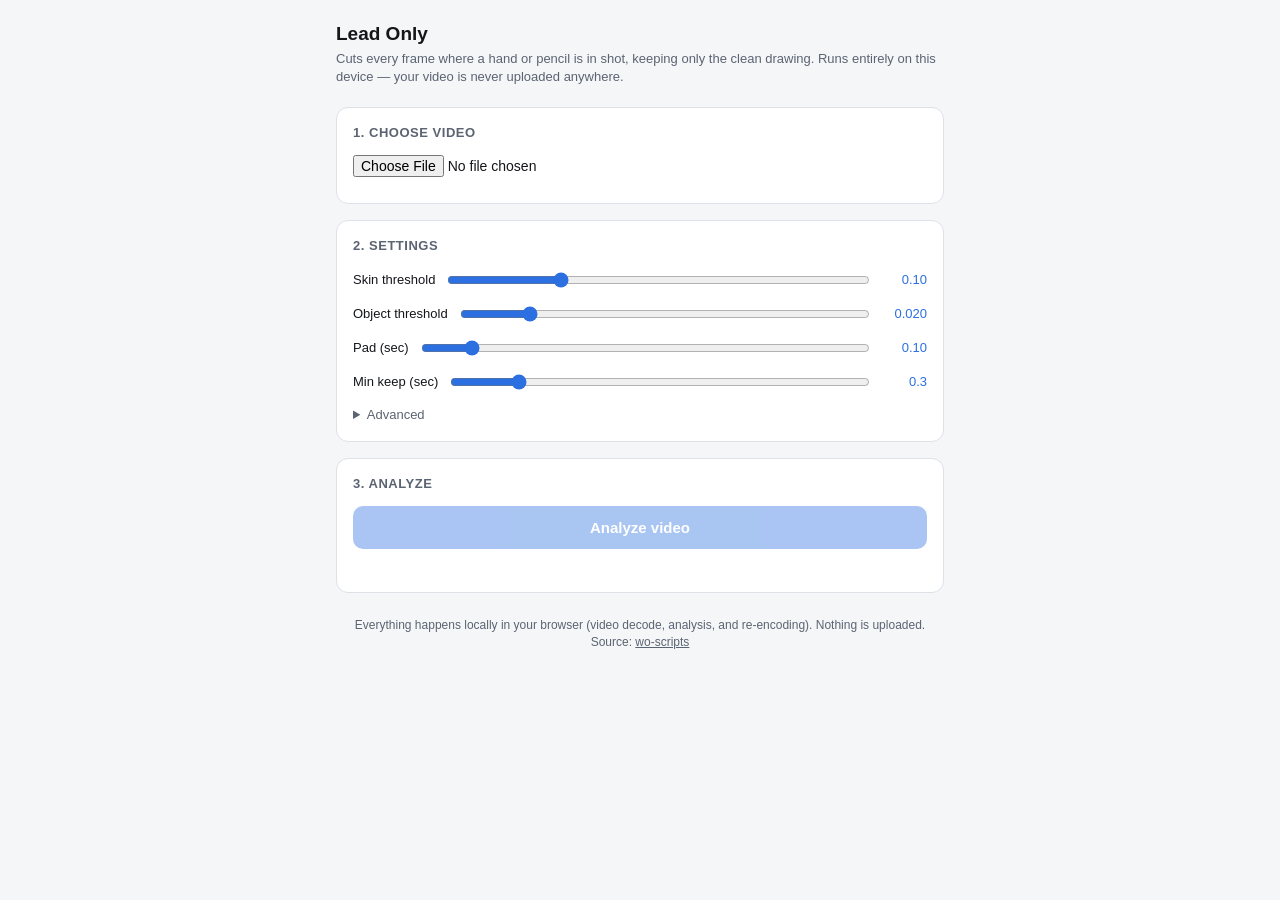
==== docs/index.html @ 10f9f7db "Add browser-based UI for removing hand/pencil frames Static page (docs/index.html) that reimplements" ====
<!doctype html>
<html lang="en">
<head>
<meta charset="utf-8">
<meta name="viewport" content="width=device-width, initial-scale=1, viewport-fit=cover">
<title>Lead Only — remove pencil/hand frames</title>
<style>
  :root {
    color-scheme: light dark;
    --bg: #0f1115;
    --panel: #171a21;
    --border: #2a2f3a;
    --text: #e8eaed;
    --muted: #9aa3b2;
    --accent: #5b9df9;
    --accent-strong: #3f7fe0;
    --good: #3ecf8e;
    --bad: #e25c5c;
    --radius: 12px;
  }
  @media (prefers-color-scheme: light) {
    :root {
      --bg: #f5f6f8;
      --panel: #ffffff;
      --border: #dde1e8;
      --text: #14161a;
      --muted: #5b6472;
      --accent: #2b6fe0;
      --accent-strong: #1f57b3;
      --good: #1f9d64;
      --bad: #c73b3b;
    }
  }
  * { box-sizing: border-box; }
  body {
    margin: 0;
    padding: 16px 16px 48px;
    background: var(--bg);
    color: var(--text);
    font: 15px/1.45 -apple-system, BlinkMacSystemFont, "Segoe UI", Roboto, Helvetica, Arial, sans-serif;
    max-width: 640px;
    margin-inline: auto;
  }
  h1 { font-size: 19px; margin: 4px 0 2px; }
  .sub { color: var(--muted); font-size: 13px; margin-bottom: 20px; }
  .card {
    background: var(--panel);
    border: 1px solid var(--border);
    border-radius: var(--radius);
    padding: 16px;
    margin-bottom: 16px;
  }
  .card h2 { font-size: 13px; text-transform: uppercase; letter-spacing: .04em; color: var(--muted); margin: 0 0 12px; }
  input[type=file] {
    width: 100%;
    font-size: 14px;
    color: var(--text);
  }
  .filemeta { margin-top: 10px; font-size: 13px; color: var(--muted); }
  .row { display: flex; align-items: center; justify-content: space-between; gap: 10px; margin: 14px 0; }
  .row label { font-size: 13px; flex: 0 0 auto; }
  .row .val { font-variant-numeric: tabular-nums; color: var(--accent); font-size: 13px; min-width: 3.5em; text-align: right; }
  input[type=range] {
    flex: 1 1 auto;
    accent-color: var(--accent);
  }
  details summary { cursor: pointer; font-size: 13px; color: var(--muted); }
  button {
    appearance: none;
    border: none;
    border-radius: 10px;
    padding: 13px 18px;
    font-size: 15px;
    font-weight: 600;
    width: 100%;
    cursor: pointer;
    background: var(--accent);
    color: white;
    transition: background .15s;
  }
  button:active { background: var(--accent-strong); }
  button:disabled { opacity: .4; cursor: not-allowed; }
  button.secondary { background: transparent; border: 1px solid var(--border); color: var(--text); }
  .btnrow { display: flex; gap: 10px; }
  .btnrow > button { flex: 1; }
  .status { font-size: 13px; color: var(--muted); margin-top: 10px; min-height: 1.3em; white-space: pre-wrap; }
  progress {
    width: 100%;
    height: 8px;
    accent-color: var(--accent);
    margin-top: 8px;
    border-radius: 6px;
    overflow: hidden;
  }
  canvas#timeline {
    width: 100%;
    height: 44px;
    border-radius: 6px;
    background: var(--border);
    display: block;
    margin-top: 10px;
  }
  .legend { display: flex; gap: 16px; margin-top: 6px; font-size: 12px; color: var(--muted); }
  .legend span { display: inline-flex; align-items: center; gap: 5px; }
  .swatch { width: 10px; height: 10px; border-radius: 3px; display: inline-block; }
  .preview {
    width: 100%;
    border-radius: 8px;
    background: #000;
    display: none;
    margin-top: 10px;
  }
  .stat-grid { display: grid; grid-template-columns: 1fr 1fr; gap: 10px; margin-top: 12px; }
  .stat { background: var(--bg); border: 1px solid var(--border); border-radius: 8px; padding: 10px 12px; }
  .stat .n { font-size: 20px; font-weight: 700; }
  .stat .l { font-size: 11px; color: var(--muted); text-transform: uppercase; letter-spacing: .03em; }
  a.download {
    display: block;
    text-align: center;
    text-decoration: none;
    background: var(--good);
    color: #06231a;
    font-weight: 700;
    padding: 14px;
    border-radius: 10px;
    margin-top: 10px;
  }
  .warn {
    background: color-mix(in srgb, var(--bad) 12%, transparent);
    border: 1px solid color-mix(in srgb, var(--bad) 40%, transparent);
    border-radius: 8px;
    padding: 10px 12px;
    font-size: 12.5px;
    color: var(--text);
    margin-top: 10px;
  }
  footer { text-align: center; font-size: 12px; color: var(--muted); margin-top: 24px; }
  footer a { color: var(--muted); }
</style>
</head>
<body>

<h1>Lead Only</h1>
<div class="sub">Cuts every frame where a hand or pencil is in shot, keeping only the clean drawing. Runs entirely on this device — your video is never uploaded anywhere.</div>

<div class="card">
  <h2>1. Choose video</h2>
  <input type="file" id="fileInput" accept="video/*">
  <div class="filemeta" id="fileMeta"></div>
</div>

<div class="card">
  <h2>2. Settings</h2>
  <div class="row">
    <label for="skinThresh">Skin threshold</label>
    <input type="range" id="skinThresh" min="0.03" max="0.30" step="0.01" value="0.10">
    <span class="val" id="skinThreshVal">0.10</span>
  </div>
  <div class="row">
    <label for="diffThresh">Object threshold</label>
    <input type="range" id="diffThresh" min="0.005" max="0.10" step="0.005" value="0.020">
    <span class="val" id="diffThreshVal">0.020</span>
  </div>
  <div class="row">
    <label for="padSeconds">Pad (sec)</label>
    <input type="range" id="padSeconds" min="0" max="1" step="0.05" value="0.1">
    <span class="val" id="padSecondsVal">0.10</span>
  </div>
  <div class="row">
    <label for="minKeep">Min keep (sec)</label>
    <input type="range" id="minKeep" min="0" max="2" step="0.1" value="0.3">
    <span class="val" id="minKeepVal">0.3</span>
  </div>
  <details>
    <summary>Advanced</summary>
    <div class="row">
      <label for="speed">Analysis speed</label>
      <input type="range" id="speed" min="1" max="8" step="1" value="4">
      <span class="val" id="speedVal">4x</span>
    </div>
    <div class="row">
      <label for="staleSeconds">Max stale (sec)</label>
      <input type="range" id="staleSeconds" min="1" max="20" step="1" value="6">
      <span class="val" id="staleSecondsVal">6</span>
    </div>
  </details>
</div>

<div class="card">
  <h2>3. Analyze</h2>
  <button id="analyzeBtn" disabled>Analyze video</button>
  <progress id="analyzeProgress" value="0" max="1" style="display:none"></progress>
  <div class="status" id="analyzeStatus"></div>
  <canvas id="timeline" width="600" height="44" style="display:none"></canvas>
  <div class="legend" id="legend" style="display:none">
    <span><i class="swatch" style="background:var(--good)"></i>clean (kept)</span>
    <span><i class="swatch" style="background:var(--bad)"></i>hand/pencil (cut)</span>
  </div>
  <div class="stat-grid" id="stats" style="display:none">
    <div class="stat"><div class="n" id="statSegments">0</div><div class="l">clean clips</div></div>
    <div class="stat"><div class="n" id="statKept">0s</div><div class="l">kept of total</div></div>
  </div>
</div>

<div class="card" id="renderCard" style="display:none">
  <h2>4. Export</h2>
  <button id="renderBtn">Render &amp; download</button>
  <progress id="renderProgress" value="0" max="1" style="display:none"></progress>
  <div class="status" id="renderStatus"></div>
  <video id="preview" class="preview" controls playsinline></video>
  <a id="downloadLink" class="download" style="display:none" download>Download video</a>
</div>

<div class="warn" id="compatWarn" style="display:none"></div>

<footer>
  Everything happens locally in your browser (video decode, analysis, and re-encoding). Nothing is uploaded. Source: <a href="https://github.com/squeebmike/wo-scripts">wo-scripts</a>
</footer>

<script>
(() => {
  const $ = id => document.getElementById(id);
  const fileInput = $('fileInput');
  const fileMeta = $('fileMeta');
  const analyzeBtn = $('analyzeBtn');
  const analyzeProgress = $('analyzeProgress');
  const analyzeStatus = $('analyzeStatus');
  const timeline = $('timeline');
  const legend = $('legend');
  const stats = $('stats');
  const statSegments = $('statSegments');
  const statKept = $('statKept');
  const renderCard = $('renderCard');
  const renderBtn = $('renderBtn');
  const renderProgress = $('renderProgress');
  const renderStatus = $('renderStatus');
  const preview = $('preview');
  const downloadLink = $('downloadLink');
  const compatWarn = $('compatWarn');

  const sliders = {
    skinThresh: $('skinThresh'),
    diffThresh: $('diffThresh'),
    padSeconds: $('padSeconds'),
    minKeep: $('minKeep'),
    speed: $('speed'),
    staleSeconds: $('staleSeconds'),
  };
  const sliderVals = {
    skinThresh: $('skinThreshVal'),
    diffThresh: $('diffThreshVal'),
    padSeconds: $('padSecondsVal'),
    minKeep: $('minKeepVal'),
    speed: $('speedVal'),
    staleSeconds: $('staleSecondsVal'),
  };
  const fmt = { skinThresh: 2, diffThresh: 3, padSeconds: 2, minKeep: 1, speed: 0, staleSeconds: 0 };
  for (const key in sliders) {
    const el = sliders[key];
    const update = () => {
      const suffix = key === 'speed' ? 'x' : '';
      sliderVals[key].textContent = Number(el.value).toFixed(fmt[key]) + suffix;
      try { localStorage.setItem('leadonly_' + key, el.value); } catch (e) {}
    };
    const saved = (() => { try { return localStorage.getItem('leadonly_' + key); } catch (e) { return null; } })();
    if (saved !== null) el.value = saved;
    el.addEventListener('input', update);
    update();
  }

  if (!('requestVideoFrameCallback' in HTMLVideoElement.prototype)) {
    compatWarn.style.display = 'block';
    compatWarn.textContent = 'This browser does not support requestVideoFrameCallback (needed for analysis). Try Chrome on Android.';
  }

  let file = null;
  let segments = null; // [{start, end}] in seconds
  let duration = 0;

  fileInput.addEventListener('change', () => {
    file = fileInput.files[0] || null;
    segments = null;
    renderCard.style.display = 'none';
    timeline.style.display = 'none';
    legend.style.display = 'none';
    stats.style.display = 'none';
    analyzeStatus.textContent = '';
    if (file) {
      const mb = (file.size / 1e6).toFixed(1);
      fileMeta.textContent = `${file.name} — ${mb} MB`;
      analyzeBtn.disabled = false;
    } else {
      fileMeta.textContent = '';
      analyzeBtn.disabled = true;
    }
  });

  function rgbToHsv(r, g, b) {
    r /= 255; g /= 255; b /= 255;
    const max = Math.max(r, g, b), min = Math.min(r, g, b);
    const d = max - min;
    let h = 0;
    if (d !== 0) {
      if (max === r) h = 60 * (((g - b) / d) % 6);
      else if (max === g) h = 60 * ((b - r) / d + 2);
      else h = 60 * ((r - g) / d + 4);
    }
    if (h < 0) h += 360;
    const s = max === 0 ? 0 : d / max;
    const v = max;
    return [h, s, v];
  }

  function isSkin(h, s, v) {
    // mirrors OpenCV HSV ranges (0,30,60)-(25,180,255) and (160,30,60)-(180,180,255),
    // scaled from OpenCV's 0-179 hue to standard 0-360 degrees.
    const sOk = s >= 30 / 255 && s <= 180 / 255;
    const vOk = v >= 60 / 255 && v <= 255 / 255;
    if (!sOk || !vOk) return false;
    return (h >= 0 && h <= 50) || (h >= 320 && h <= 360);
  }

  const ANALYSIS_WIDTH = 128;
  let analysisCanvas, analysisCtx, analysisH;
  function ensureAnalysisCanvas(videoW, videoH) {
    analysisH = Math.max(1, Math.round(ANALYSIS_WIDTH * videoH / videoW));
    analysisCanvas = document.createElement('canvas');
    analysisCanvas.width = ANALYSIS_WIDTH;
    analysisCanvas.height = analysisH;
    analysisCtx = analysisCanvas.getContext('2d', { willReadFrequently: true });
  }

  function analyzeFrame(video) {
    analysisCtx.drawImage(video, 0, 0, ANALYSIS_WIDTH, analysisH);
    const { data } = analysisCtx.getImageData(0, 0, ANALYSIS_WIDTH, analysisH);
    const n = ANALYSIS_WIDTH * analysisH;
    const gray = new Uint8ClampedArray(n);
    let skinCount = 0;
    for (let i = 0, p = 0; i < n; i++, p += 4) {
      const r = data[p], g = data[p + 1], b = data[p + 2];
      gray[i] = (0.299 * r + 0.587 * g + 0.114 * b) | 0;
      const [h, s, v] = rgbToHsv(r, g, b);
      if (isSkin(h, s, v)) skinCount++;
    }
    return { gray, skinRatio: skinCount / n };
  }

  function diffRatio(gray, refGray) {
    const w = ANALYSIS_WIDTH, h = analysisH;
    const mask = new Uint8Array(w * h);
    for (let i = 0; i < mask.length; i++) {
      mask[i] = Math.abs(gray[i] - refGray[i]) > 25 ? 1 : 0;
    }
    // morphological opening (erode then dilate) with a 5x5 window
    const eroded = boxMorph(mask, w, h, 2, Math.min);
    const opened = boxMorph(eroded, w, h, 2, Math.max);
    let count = 0;
    for (let i = 0; i < opened.length; i++) count += opened[i];
    return count / opened.length;
  }

  function boxMorph(mask, w, h, r, reducer) {
    const out = new Uint8Array(w * h);
    for (let y = 0; y < h; y++) {
      const y0 = Math.max(0, y - r), y1 = Math.min(h - 1, y + r);
      for (let x = 0; x < w; x++) {
        const x0 = Math.max(0, x - r), x1 = Math.min(w - 1, x + r);
        let acc = reducer === Math.min ? 1 : 0;
        for (let yy = y0; yy <= y1; yy++) {
          const row = yy * w;
          for (let xx = x0; xx <= x1; xx++) {
            acc = reducer(acc, mask[row + xx]);
          }
        }
        out[y * w + x] = acc;
      }
    }
    return out;
  }

  function seekTo(video, t) {
    return new Promise(resolve => {
      const onSeeked = () => { video.removeEventListener('seeked', onSeeked); resolve(); };
      video.addEventListener('seeked', onSeeked);
      video.currentTime = t;
    });
  }

  async function analyze() {
    analyzeBtn.disabled = true;
    fileInput.disabled = true;
    analyzeProgress.style.display = 'block';
    analyzeProgress.value = 0;
    timeline.style.display = 'block';
    legend.style.display = 'flex';
    const tctx = timeline.getContext('2d');
    tctx.clearRect(0, 0, timeline.width, timeline.height);

    const skinThresh = parseFloat(sliders.skinThresh.value);
    const diffThresh = parseFloat(sliders.diffThresh.value);
    const padSeconds = parseFloat(sliders.padSeconds.value);
    const minKeep = parseFloat(sliders.minKeep.value);
    const staleSeconds = parseFloat(sliders.staleSeconds.value);
    const speed = parseFloat(sliders.speed.value);
    const REF_UPDATE_SECONDS = 0.5;

    const video = document.createElement('video');
    video.src = URL.createObjectURL(file);
    video.muted = true;
    video.playsInline = true;
    await new Promise((resolve, reject) => {
      video.onloadedmetadata = resolve;
      video.onerror = () => reject(new Error('Could not load video'));
    });
    duration = video.duration;
    ensureAnalysisCanvas(video.videoWidth, video.videoHeight);

    const samples = []; // {t, flagged}
    let refGray = null;
    let lastRefTime = -Infinity;
    let staleStart = null;

    let stop = false;
    await new Promise((resolve, reject) => {
      const onFrame = (now, meta) => {
        if (stop) return;
        try {
          const t = meta.mediaTime;
          const { gray, skinRatio } = analyzeFrame(video);
          let dratio = 0;
          let flagged = skinRatio > skinThresh;
          if (refGray) {
            dratio = diffRatio(gray, refGray);
            flagged = flagged || dratio > diffThresh;
          }

          if (flagged) {
            if (staleStart === null) staleStart = t;
            if (skinRatio <= skinThresh && (t - staleStart) > staleSeconds) {
              flagged = false;
              staleStart = null;
            }
          } else {
            staleStart = null;
          }

          if (!flagged && (refGray === null || (t - lastRefTime) >= REF_UPDATE_SECONDS)) {
            refGray = gray;
            lastRefTime = t;
          }

          samples.push({ t, flagged });
          analyzeProgress.value = duration ? t / duration : 0;
          analyzeStatus.textContent = `Scanning… ${t.toFixed(1)}s / ${duration.toFixed(1)}s`;
          drawTimelineLive(tctx, samples, duration);

          if (video.ended || t >= duration - 0.05) { stop = true; resolve(); return; }
          video.requestVideoFrameCallback(onFrame);
        } catch (err) {
          stop = true;
          reject(err);
        }
      };
      video.requestVideoFrameCallback(onFrame);
      video.playbackRate = speed;
      video.play().catch(reject);
      video.onended = () => { stop = true; resolve(); };
    });
    video.pause();

    segments = computeSegments(samples, duration, padSeconds, minKeep);
    drawTimelineFinal(tctx, samples, segments, duration);

    const kept = segments.reduce((a, s) => a + (s.end - s.start), 0);
    statSegments.textContent = segments.length;
    statKept.textContent = `${kept.toFixed(1)}s / ${duration.toFixed(0)}s`;
    stats.style.display = 'grid';
    analyzeProgress.style.display = 'none';
    analyzeStatus.textContent = segments.length
      ? `Done. Found ${segments.length} clean clip(s) totaling ${kept.toFixed(1)}s.`
      : 'Done, but no clean segments found — try loosening the thresholds.';

    // If the browser couldn't keep up with decoding at this speed, frames
    // get dropped unevenly and the result becomes unreliable (in testing,
    // dropped frames skewed results toward "everything looks clean").
    // Warn instead of silently returning a bogus timeline.
    const avgInterval = samples.length > 1 ? duration / samples.length : 0;
    if (avgInterval > 0.3) {
      compatWarn.style.display = 'block';
      compatWarn.textContent = `Only ${samples.length} frames were sampled over ${duration.toFixed(0)}s ` +
        `(~1 every ${avgInterval.toFixed(2)}s) — this device couldn't keep up at ${speed}x and dropped a lot of ` +
        `frames, so short hand/pencil appearances may have been missed. Lower "Analysis speed" and re-run for a ` +
        `trustworthy result.`;
    } else {
      compatWarn.style.display = 'none';
    }

    fileInput.disabled = false;
    analyzeBtn.disabled = false;
    renderCard.style.display = segments.length ? 'block' : 'none';

    URL.revokeObjectURL(video.src);
  }

  function computeSegments(samples, duration, padSeconds, minKeep) {
    if (!samples.length) return [];
    // expand each flagged sample into a [t-pad, t+pad] bad interval, merge overlaps
    const bad = [];
    for (const s of samples) {
      if (!s.flagged) continue;
      const lo = Math.max(0, s.t - padSeconds);
      const hi = Math.min(duration, s.t + padSeconds);
      if (bad.length && lo <= bad[bad.length - 1][1]) {
        bad[bad.length - 1][1] = Math.max(bad[bad.length - 1][1], hi);
      } else {
        bad.push([lo, hi]);
      }
    }
    // clean segments = gaps between bad intervals
    const segs = [];
    let cursor = 0;
    for (const [lo, hi] of bad) {
      if (lo > cursor) segs.push({ start: cursor, end: lo });
      cursor = Math.max(cursor, hi);
    }
    if (cursor < duration) segs.push({ start: cursor, end: duration });
    return segs.filter(s => (s.end - s.start) >= minKeep);
  }

  function drawTimelineLive(ctx, samples, duration) {
    const w = timeline.width, h = timeline.height;
    ctx.clearRect(0, 0, w, h);
    ctx.fillStyle = getComputedStyle(document.documentElement).getPropertyValue('--good');
    ctx.fillRect(0, 0, w, h);
    ctx.fillStyle = getComputedStyle(document.documentElement).getPropertyValue('--bad');
    for (const s of samples) {
      if (!s.flagged) continue;
      const x = duration ? (s.t / duration) * w : 0;
      ctx.fillRect(x, 0, 2, h);
    }
  }

  function drawTimelineFinal(ctx, samples, segments, duration) {
    const w = timeline.width, h = timeline.height;
    ctx.clearRect(0, 0, w, h);
    ctx.fillStyle = getComputedStyle(document.documentElement).getPropertyValue('--bad');
    ctx.fillRect(0, 0, w, h);
    ctx.fillStyle = getComputedStyle(document.documentElement).getPropertyValue('--good');
    for (const s of segments) {
      const x0 = duration ? (s.start / duration) * w : 0;
      const x1 = duration ? (s.end / duration) * w : 0;
      ctx.fillRect(x0, 0, Math.max(1, x1 - x0), h);
    }
  }

  analyzeBtn.addEventListener('click', () => {
    analyze().catch(err => {
      analyzeStatus.textContent = 'Error: ' + err.message;
      analyzeProgress.style.display = 'none';
      fileInput.disabled = false;
      analyzeBtn.disabled = false;
    });
  });

  function pickMimeType() {
    const candidates = [
      'video/mp4;codecs=avc1.42E01E,mp4a.40.2',
      'video/mp4',
      'video/webm;codecs=vp9,opus',
      'video/webm;codecs=vp8,opus',
      'video/webm',
    ];
    for (const c of candidates) {
      if (window.MediaRecorder && MediaRecorder.isTypeSupported(c)) return c;
    }
    return '';
  }

  function waitForTimeOrEnd(video, endTime) {
    return new Promise(resolve => {
      const onUpdate = () => {
        if (video.currentTime >= endTime - 0.02 || video.ended) {
          video.removeEventListener('timeupdate', onUpdate);
          video.removeEventListener('ended', onUpdate);
          resolve();
        }
      };
      video.addEventListener('timeupdate', onUpdate);
      video.addEventListener('ended', onUpdate);
    });
  }

  async function render() {
    renderBtn.disabled = true;
    renderProgress.style.display = 'block';
    renderProgress.value = 0;
    downloadLink.style.display = 'none';
    preview.style.display = 'none';
    renderStatus.textContent = 'Preparing…';

    const video = document.createElement('video');
    video.src = URL.createObjectURL(file);
    video.playsInline = true;
    video.volume = 0;
    await new Promise((resolve, reject) => {
      video.onloadedmetadata = resolve;
      video.onerror = () => reject(new Error('Could not load video'));
    });

    if (!video.captureStream) {
      throw new Error('captureStream() not supported in this browser');
    }
    const mimeType = pickMimeType();
    if (!mimeType) throw new Error('No supported recording format in this browser');

    const stream = video.captureStream();
    const recorder = new MediaRecorder(stream, { mimeType, videoBitsPerSecond: 6_000_000 });
    const chunks = [];
    recorder.ondataavailable = e => { if (e.data.size) chunks.push(e.data); };
    const stopped = new Promise(resolve => { recorder.onstop = resolve; });

    document.body.appendChild(video);
    video.style.position = 'fixed';
    video.style.left = '-9999px';

    recorder.start(1000);
    recorder.pause();

    const totalKept = segments.reduce((a, s) => a + (s.end - s.start), 0);
    let elapsedKept = 0;
    for (const seg of segments) {
      renderStatus.textContent = `Recording ${seg.start.toFixed(1)}s–${seg.end.toFixed(1)}s…`;
      await seekTo(video, seg.start);
      recorder.resume();
      await video.play();
      await waitForTimeOrEnd(video, seg.end);
      video.pause();
      recorder.pause();
      elapsedKept += (seg.end - seg.start);
      renderProgress.value = totalKept ? elapsedKept / totalKept : 1;
    }
    recorder.stop();
    await stopped;

    document.body.removeChild(video);
    URL.revokeObjectURL(video.src);

    const blob = new Blob(chunks, { type: mimeType.split(';')[0] });
    const ext = mimeType.startsWith('video/mp4') ? 'mp4' : 'webm';
    const url = URL.createObjectURL(blob);
    preview.src = url;
    preview.style.display = 'block';
    downloadLink.href = url;
    downloadLink.download = 'lead_only.' + ext;
    downloadLink.style.display = 'block';
    downloadLink.textContent = `Download (${(blob.size / 1e6).toFixed(1)} MB)`;

    renderProgress.style.display = 'none';
    renderStatus.textContent = 'Done.';
    renderBtn.disabled = false;
  }

  renderBtn.addEventListener('click', () => {
    render().catch(err => {
      renderStatus.textContent = 'Error: ' + err.message;
      renderProgress.style.display = 'none';
      renderBtn.disabled = false;
    });
  });
})();
</script>
</body>
</html>
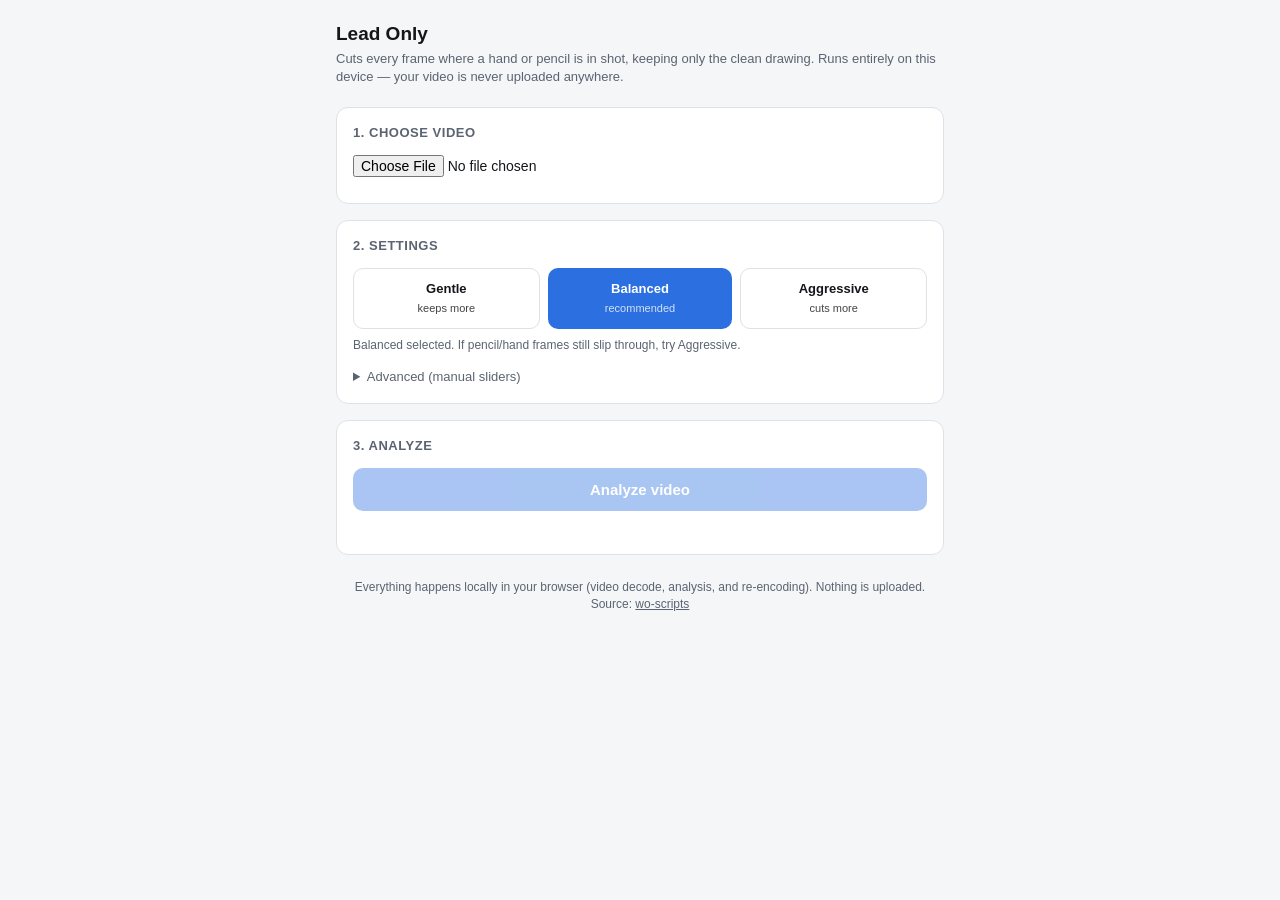
==== commit cb4b1455: "Improve accuracy and usability of the browser UI - Add Gentle/Balanced/Aggressive presets so the set" ====
--- a/docs/index.html
+++ b/docs/index.html
@@ -83,6 +83,17 @@
   button.secondary { background: transparent; border: 1px solid var(--border); color: var(--text); }
   .btnrow { display: flex; gap: 10px; }
   .btnrow > button { flex: 1; }
+  .presetRow { display: flex; gap: 8px; }
+  .presetRow button.preset {
+    flex: 1;
+    padding: 10px 6px;
+    font-size: 13px;
+    line-height: 1.5;
+  }
+  .presetRow button.preset small { font-weight: 400; opacity: .8; font-size: 11px; }
+  .presetRow button.preset.active { background: var(--accent); color: white; border-color: var(--accent); }
+  .presetHint { font-size: 12px; color: var(--muted); margin-top: 8px; }
+  details { margin-top: 14px; }
   .status { font-size: 13px; color: var(--muted); margin-top: 10px; min-height: 1.3em; white-space: pre-wrap; }
   progress {
     width: 100%;
@@ -151,32 +162,38 @@
 
 <div class="card">
   <h2>2. Settings</h2>
-  <div class="row">
-    <label for="skinThresh">Skin threshold</label>
-    <input type="range" id="skinThresh" min="0.03" max="0.30" step="0.01" value="0.10">
-    <span class="val" id="skinThreshVal">0.10</span>
+  <div class="presetRow" id="presetRow">
+    <button type="button" class="preset secondary" data-preset="gentle">Gentle<br><small>keeps more</small></button>
+    <button type="button" class="preset" data-preset="balanced">Balanced<br><small>recommended</small></button>
+    <button type="button" class="preset secondary" data-preset="aggressive">Aggressive<br><small>cuts more</small></button>
   </div>
-  <div class="row">
-    <label for="diffThresh">Object threshold</label>
-    <input type="range" id="diffThresh" min="0.005" max="0.10" step="0.005" value="0.020">
-    <span class="val" id="diffThreshVal">0.020</span>
-  </div>
-  <div class="row">
-    <label for="padSeconds">Pad (sec)</label>
-    <input type="range" id="padSeconds" min="0" max="1" step="0.05" value="0.1">
-    <span class="val" id="padSecondsVal">0.10</span>
-  </div>
-  <div class="row">
-    <label for="minKeep">Min keep (sec)</label>
-    <input type="range" id="minKeep" min="0" max="2" step="0.1" value="0.3">
-    <span class="val" id="minKeepVal">0.3</span>
-  </div>
+  <div class="presetHint" id="presetHint">Balanced selected. If pencil/hand frames still slip through, try Aggressive.</div>
   <details>
-    <summary>Advanced</summary>
+    <summary>Advanced (manual sliders)</summary>
+    <div class="row">
+      <label for="skinThresh">Skin threshold</label>
+      <input type="range" id="skinThresh" min="0.03" max="0.30" step="0.01" value="0.10">
+      <span class="val" id="skinThreshVal">0.10</span>
+    </div>
+    <div class="row">
+      <label for="diffThresh">Object threshold</label>
+      <input type="range" id="diffThresh" min="0.005" max="0.10" step="0.005" value="0.025">
+      <span class="val" id="diffThreshVal">0.025</span>
+    </div>
+    <div class="row">
+      <label for="padSeconds">Pad (sec)</label>
+      <input type="range" id="padSeconds" min="0" max="1" step="0.05" value="0.1">
+      <span class="val" id="padSecondsVal">0.10</span>
+    </div>
+    <div class="row">
+      <label for="minKeep">Min keep (sec)</label>
+      <input type="range" id="minKeep" min="0" max="2" step="0.1" value="0.3">
+      <span class="val" id="minKeepVal">0.3</span>
+    </div>
     <div class="row">
       <label for="speed">Analysis speed</label>
-      <input type="range" id="speed" min="1" max="8" step="1" value="4">
-      <span class="val" id="speedVal">4x</span>
+      <input type="range" id="speed" min="1" max="8" step="1" value="3">
+      <span class="val" id="speedVal">3x</span>
     </div>
     <div class="row">
       <label for="staleSeconds">Max stale (sec)</label>
@@ -268,6 +285,49 @@
     update();
   }
 
+  const PRESETS = {
+    gentle:     { skinThresh: 0.14, diffThresh: 0.045, padSeconds: 0.05, minKeep: 0.2 },
+    balanced:   { skinThresh: 0.10, diffThresh: 0.025, padSeconds: 0.10, minKeep: 0.3 },
+    aggressive: { skinThresh: 0.07, diffThresh: 0.012, padSeconds: 0.15, minKeep: 0.3 },
+  };
+  const PRESET_HINTS = {
+    gentle: 'Gentle selected. Keeps more footage, but hand/pencil frames are more likely to slip through.',
+    balanced: 'Balanced selected. If pencil/hand frames still slip through, try Aggressive.',
+    aggressive: 'Aggressive selected. Cuts more aggressively — safest against leftover hand/pencil frames, at the cost of trimming some clean footage too.',
+  };
+  const presetButtons = document.querySelectorAll('#presetRow button.preset');
+  const presetHint = $('presetHint');
+
+  function applyPreset(name, { save = true } = {}) {
+    const p = PRESETS[name];
+    if (!p) return;
+    for (const key in p) {
+      sliders[key].value = p[key];
+      sliders[key].dispatchEvent(new Event('input'));
+    }
+    presetButtons.forEach(b => b.classList.toggle('active', b.dataset.preset === name));
+    presetHint.textContent = PRESET_HINTS[name];
+    if (save) { try { localStorage.setItem('leadonly_preset', name); } catch (e) {} }
+  }
+
+  presetButtons.forEach(btn => {
+    btn.addEventListener('click', () => applyPreset(btn.dataset.preset));
+  });
+
+  const presetCoreKeys = ['skinThresh', 'diffThresh', 'padSeconds', 'minKeep'];
+  presetCoreKeys.forEach(key => {
+    sliders[key].addEventListener('input', () => {
+      const matches = Object.entries(PRESETS).find(([, p]) =>
+        presetCoreKeys.every(k => Math.abs(p[k] - parseFloat(sliders[k].value)) < 1e-6)
+      );
+      presetButtons.forEach(b => b.classList.toggle('active', !!matches && b.dataset.preset === matches[0]));
+      if (!matches) presetHint.textContent = 'Custom settings (matches no preset).';
+    });
+  });
+
+  const savedPreset = (() => { try { return localStorage.getItem('leadonly_preset'); } catch (e) { return null; } })();
+  applyPreset(savedPreset && PRESETS[savedPreset] ? savedPreset : 'balanced', { save: false });
+
   if (!('requestVideoFrameCallback' in HTMLVideoElement.prototype)) {
     compatWarn.style.display = 'block';
     compatWarn.textContent = 'This browser does not support requestVideoFrameCallback (needed for analysis). Try Chrome on Android.';
@@ -320,7 +380,7 @@
     return (h >= 0 && h <= 50) || (h >= 320 && h <= 360);
   }
 
-  const ANALYSIS_WIDTH = 128;
+  const ANALYSIS_WIDTH = 192;
   let analysisCanvas, analysisCtx, analysisH;
   function ensureAnalysisCanvas(videoW, videoH) {
     analysisH = Math.max(1, Math.round(ANALYSIS_WIDTH * videoH / videoW));
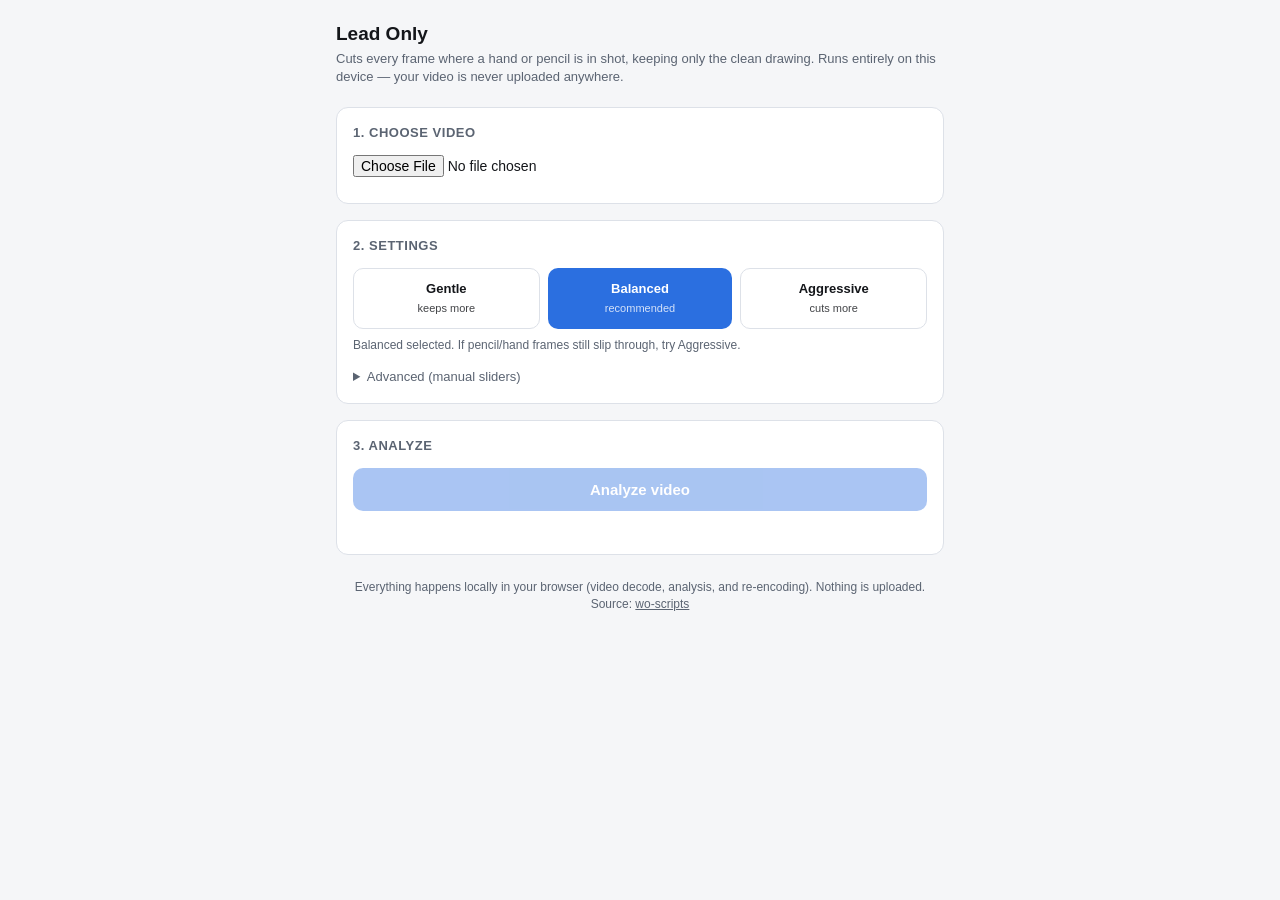
==== commit 0fd95f6a: "Switch detection to frame-to-frame motion instead of a remembered reference Matches the actual filmi" ====
--- a/docs/index.html
+++ b/docs/index.html
@@ -176,17 +176,17 @@
       <span class="val" id="skinThreshVal">0.10</span>
     </div>
     <div class="row">
-      <label for="diffThresh">Object threshold</label>
-      <input type="range" id="diffThresh" min="0.005" max="0.10" step="0.005" value="0.025">
-      <span class="val" id="diffThreshVal">0.025</span>
+      <label for="diffThresh">Motion threshold</label>
+      <input type="range" id="diffThresh" min="0.005" max="0.10" step="0.005" value="0.015">
+      <span class="val" id="diffThreshVal">0.015</span>
     </div>
     <div class="row">
       <label for="padSeconds">Pad (sec)</label>
-      <input type="range" id="padSeconds" min="0" max="1" step="0.05" value="0.1">
-      <span class="val" id="padSecondsVal">0.10</span>
+      <input type="range" id="padSeconds" min="0" max="1" step="0.05" value="0.15">
+      <span class="val" id="padSecondsVal">0.15</span>
     </div>
     <div class="row">
-      <label for="minKeep">Min keep (sec)</label>
+      <label for="minKeep">Min hold (sec)</label>
       <input type="range" id="minKeep" min="0" max="2" step="0.1" value="0.3">
       <span class="val" id="minKeepVal">0.3</span>
     </div>
@@ -194,11 +194,6 @@
       <label for="speed">Analysis speed</label>
       <input type="range" id="speed" min="1" max="8" step="1" value="3">
       <span class="val" id="speedVal">3x</span>
-    </div>
-    <div class="row">
-      <label for="staleSeconds">Max stale (sec)</label>
-      <input type="range" id="staleSeconds" min="1" max="20" step="1" value="6">
-      <span class="val" id="staleSecondsVal">6</span>
     </div>
   </details>
 </div>
@@ -261,7 +256,6 @@
     padSeconds: $('padSeconds'),
     minKeep: $('minKeep'),
     speed: $('speed'),
-    staleSeconds: $('staleSeconds'),
   };
   const sliderVals = {
     skinThresh: $('skinThreshVal'),
@@ -269,9 +263,8 @@
     padSeconds: $('padSecondsVal'),
     minKeep: $('minKeepVal'),
     speed: $('speedVal'),
-    staleSeconds: $('staleSecondsVal'),
   };
-  const fmt = { skinThresh: 2, diffThresh: 3, padSeconds: 2, minKeep: 1, speed: 0, staleSeconds: 0 };
+  const fmt = { skinThresh: 2, diffThresh: 3, padSeconds: 2, minKeep: 1, speed: 0 };
   for (const key in sliders) {
     const el = sliders[key];
     const update = () => {
@@ -286,9 +279,9 @@
   }
 
   const PRESETS = {
-    gentle:     { skinThresh: 0.14, diffThresh: 0.045, padSeconds: 0.05, minKeep: 0.2 },
-    balanced:   { skinThresh: 0.10, diffThresh: 0.025, padSeconds: 0.10, minKeep: 0.3 },
-    aggressive: { skinThresh: 0.07, diffThresh: 0.012, padSeconds: 0.15, minKeep: 0.3 },
+    gentle:     { skinThresh: 0.14, diffThresh: 0.030, padSeconds: 0.10, minKeep: 0.2 },
+    balanced:   { skinThresh: 0.10, diffThresh: 0.015, padSeconds: 0.15, minKeep: 0.3 },
+    aggressive: { skinThresh: 0.07, diffThresh: 0.008, padSeconds: 0.20, minKeep: 0.4 },
   };
   const PRESET_HINTS = {
     gentle: 'Gentle selected. Keeps more footage, but hand/pencil frames are more likely to slip through.',
@@ -457,12 +450,10 @@
     tctx.clearRect(0, 0, timeline.width, timeline.height);
 
     const skinThresh = parseFloat(sliders.skinThresh.value);
-    const diffThresh = parseFloat(sliders.diffThresh.value);
+    const motionThresh = parseFloat(sliders.diffThresh.value);
     const padSeconds = parseFloat(sliders.padSeconds.value);
     const minKeep = parseFloat(sliders.minKeep.value);
-    const staleSeconds = parseFloat(sliders.staleSeconds.value);
     const speed = parseFloat(sliders.speed.value);
-    const REF_UPDATE_SECONDS = 0.5;
 
     const video = document.createElement('video');
     video.src = URL.createObjectURL(file);
@@ -476,9 +467,7 @@
     ensureAnalysisCanvas(video.videoWidth, video.videoHeight);
 
     const samples = []; // {t, flagged}
-    let refGray = null;
-    let lastRefTime = -Infinity;
-    let staleStart = null;
+    let prevGray = null;
 
     let stop = false;
     await new Promise((resolve, reject) => {
@@ -487,27 +476,9 @@
         try {
           const t = meta.mediaTime;
           const { gray, skinRatio } = analyzeFrame(video);
-          let dratio = 0;
-          let flagged = skinRatio > skinThresh;
-          if (refGray) {
-            dratio = diffRatio(gray, refGray);
-            flagged = flagged || dratio > diffThresh;
-          }
-
-          if (flagged) {
-            if (staleStart === null) staleStart = t;
-            if (skinRatio <= skinThresh && (t - staleStart) > staleSeconds) {
-              flagged = false;
-              staleStart = null;
-            }
-          } else {
-            staleStart = null;
-          }
-
-          if (!flagged && (refGray === null || (t - lastRefTime) >= REF_UPDATE_SECONDS)) {
-            refGray = gray;
-            lastRefTime = t;
-          }
+          const motion = prevGray ? diffRatio(gray, prevGray) : 0;
+          const flagged = skinRatio > skinThresh || motion > motionThresh;
+          prevGray = gray;
 
           samples.push({ t, flagged });
           analyzeProgress.value = duration ? t / duration : 0;
